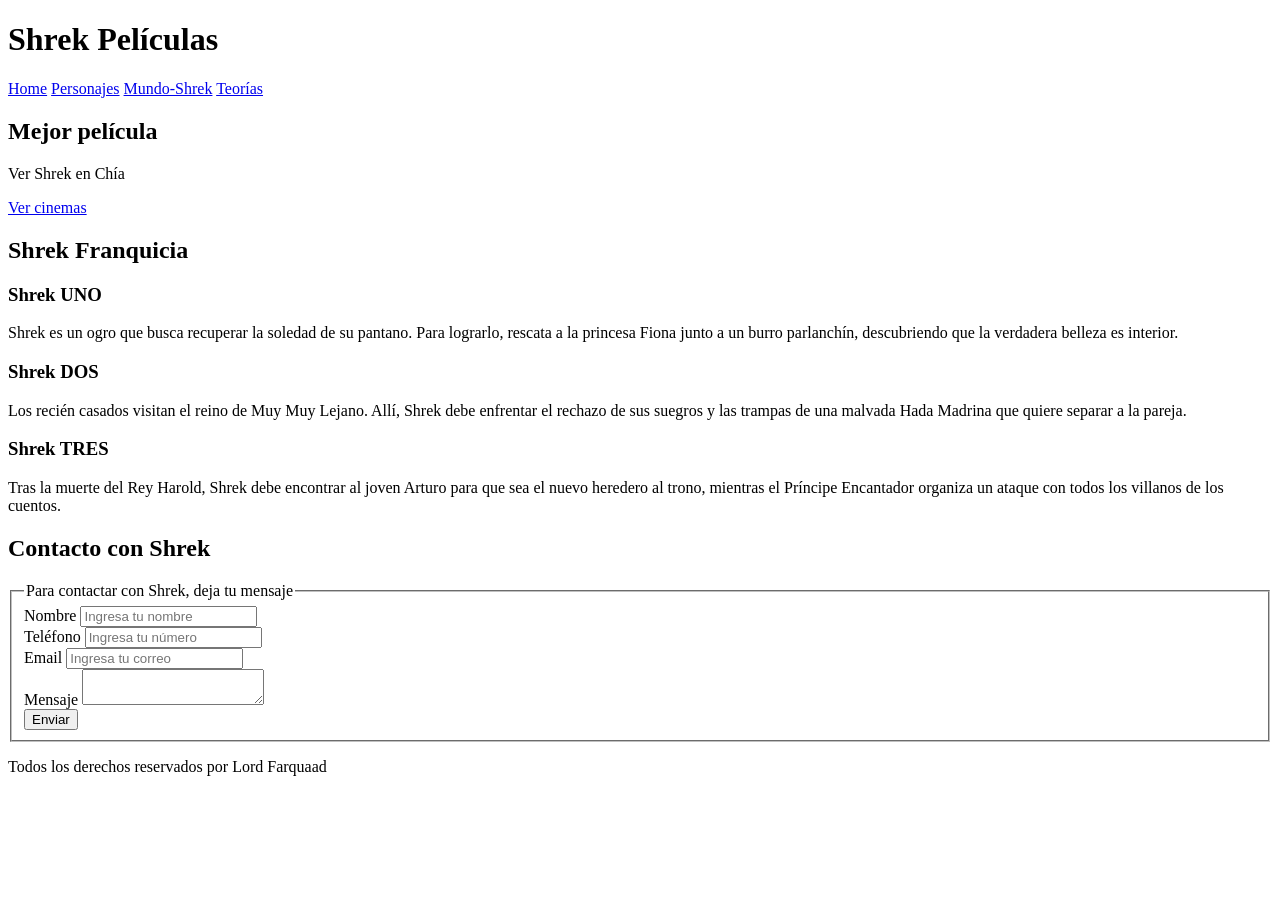
==== index.html @ 0b062254 "Add files via upload" ====
<!DOCTYPE html>
<html lang="es">
<head>
    <meta charset="UTF-8">
    <meta name="viewport" content="width=device-width, initial-scale=1.0">
    <title>Shrek - Películas</title>
    <meta name="description" content="Peliculas Shrek">
    <link rel="stylesheet" href="CSS/Normalize.css" type="text/css">
    <link rel="stylesheet" href="CSS/Style.css" type="text/css">
    <link rel="preconnect" href="https://fonts.googleapis.com">
    <link rel="preconnect" href="https://fonts.gstatic.com" crossorigin>
    <link href="https://fonts.googleapis.com/css2?family=Trocchi&display=swap" rel="stylesheet">
</head>
<body>

<header>
    <h1 class="titulo"> Shrek <span>Películas</span></h1>
</header>

<div class="nav-bg">
    <nav class="Navegacion-principal contenedor">
        <a href="Index.html">Home</a>
        <a href="Personajes.html">Personajes</a>
        <a href="Mundo-Sherk.html">Mundo-Shrek</a>
        <a href="Teorias.html">Teorías</a>
    </nav>
</div>

<section class="hero">
    <div class="contenido-hero">
        <h2>Mejor película</h2>
        <p>Ver Shrek en Chía</p>
        <a class="boton" href="#">Ver cinemas</a>
    </div>
</section>

<main class="contenedor sombra">
    <h2>Shrek Franquicia</h2>
    <div class="servicios">

        <section class="servicio">
            <div class="icono shrek1"></div> <h3>Shrek UNO</h3>
            <p>Shrek es un ogro que busca recuperar la soledad de su pantano. Para lograrlo, rescata a la princesa Fiona junto a un burro parlanchín, descubriendo que la verdadera belleza es interior.</p>
        </section>

        <section class="servicio">
            <div class="icono shrek2"></div> <h3>Shrek DOS</h3>
            <p>Los recién casados visitan el reino de Muy Muy Lejano. Allí, Shrek debe enfrentar el rechazo de sus suegros y las trampas de una malvada Hada Madrina que quiere separar a la pareja.</p>
        </section>

        <section class="servicio">
            <div class="icono shrek3"></div> <h3>Shrek TRES</h3>
            <p>Tras la muerte del Rey Harold, Shrek debe encontrar al joven Arturo para que sea el nuevo heredero al trono, mientras el Príncipe Encantador organiza un ataque con todos los villanos de los cuentos.</p>
        </section>

    </div>
</main> 

<section class="contenedor sombra">
    <h2>Contacto con Shrek</h2>

    <form class="formulario">
        <fieldset>
            <legend>Para contactar con Shrek, deja tu mensaje</legend>

            <div class="contenedor-campos">
                <div class="campo">
                    <label for="nombre">Nombre</label>
                    <input class="input-text" type="text" id="nombre" placeholder="Ingresa tu nombre">
                </div>

                <div class="campo">
                    <label for="telefono">Teléfono</label>
                    <input class="input-text" type="tel" id="telefono" placeholder="Ingresa tu número">
                </div>

                <div class="campo">
                    <label for="email">Email</label>
                    <input class="input-text" type="email" id="email" placeholder="Ingresa tu correo">
                </div>

                <div class="campo">
                    <label for="mensaje">Mensaje</label>
                    <textarea class="input-text" id="mensaje"></textarea>
                </div>
            </div> <div class="alinear-derecha flex">
                <input class="boton w-sm-100" type="submit" value="Enviar">
            </div>
        </fieldset>
    </form>
</section>

<footer class="footer">
    <p>Todos los derechos reservados por Lord Farquaad</p>
</footer>

</body>
</html>
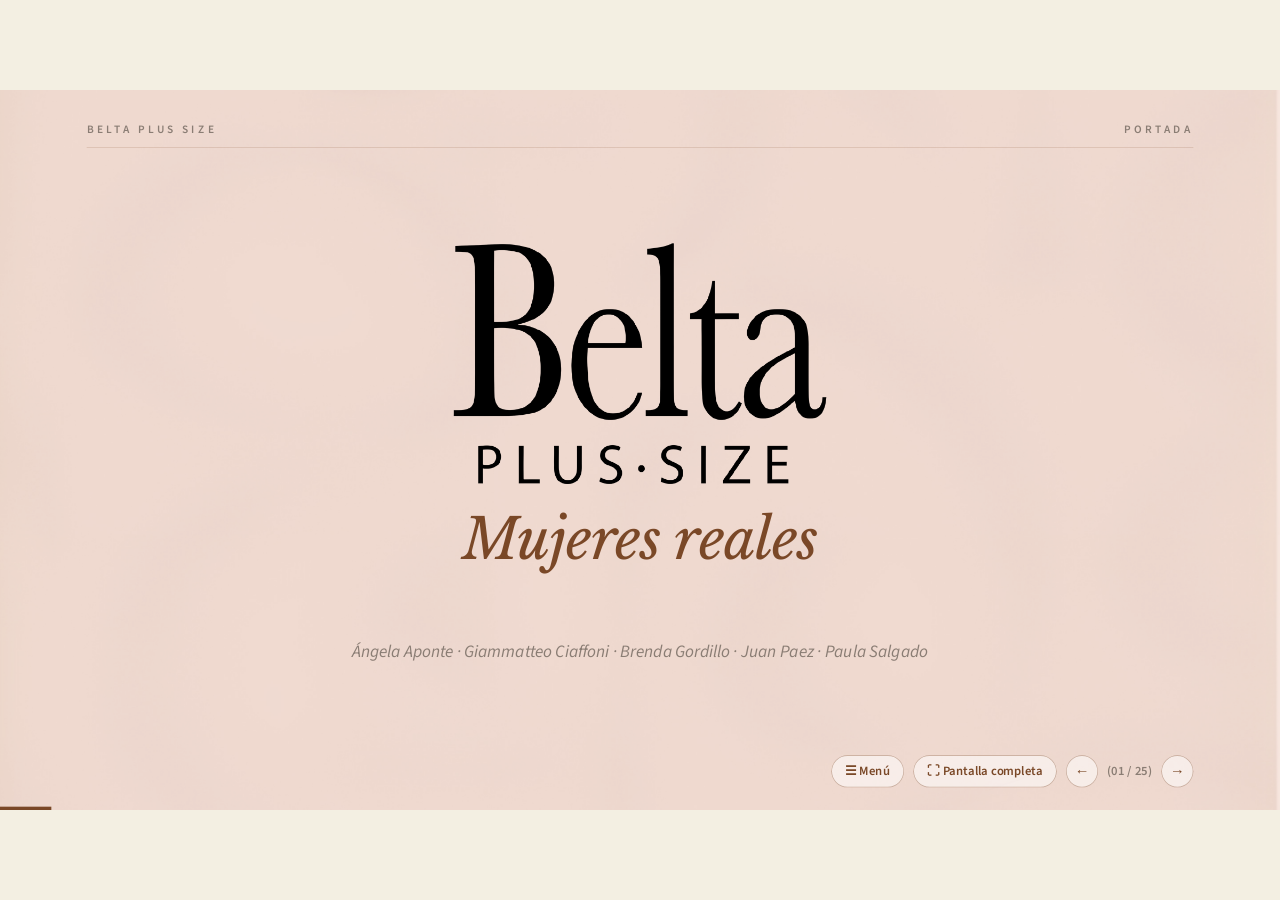
==== commit eb6e2053: "Presentación final Belta Plus Size (versión HD) Co-Authored-By: Claude Opus 5.5 <noreply@anthropic.c" ====
--- a/index.html
+++ b/index.html
@@ -1,98 +1,118 @@
-<!DOCTYPE html>
-<html lang="es">
-<head>
-    <meta charset="UTF-8">
-    <meta name="viewport" content="width=device-width, initial-scale=1.0">
-    <title>Shrek - Películas</title>
-    <meta name="description" content="Peliculas Shrek">
-    <link rel="stylesheet" href="CSS/Normalize.css" type="text/css">
-    <link rel="stylesheet" href="CSS/Style.css" type="text/css">
-    <link rel="preconnect" href="https://fonts.googleapis.com">
-    <link rel="preconnect" href="https://fonts.gstatic.com" crossorigin>
-    <link href="https://fonts.googleapis.com/css2?family=Trocchi&display=swap" rel="stylesheet">
-</head>
-<body>
-
-<header>
-    <h1 class="titulo"> Shrek <span>Películas</span></h1>
-</header>
-
-<div class="nav-bg">
-    <nav class="Navegacion-principal contenedor">
-        <a href="Index.html">Home</a>
-        <a href="Personajes.html">Personajes</a>
-        <a href="Mundo-Sherk.html">Mundo-Shrek</a>
-        <a href="Teorias.html">Teorías</a>
-    </nav>
-</div>
-
-<section class="hero">
-    <div class="contenido-hero">
-        <h2>Mejor película</h2>
-        <p>Ver Shrek en Chía</p>
-        <a class="boton" href="#">Ver cinemas</a>
-    </div>
-</section>
-
-<main class="contenedor sombra">
-    <h2>Shrek Franquicia</h2>
-    <div class="servicios">
-
-        <section class="servicio">
-            <div class="icono shrek1"></div> <h3>Shrek UNO</h3>
-            <p>Shrek es un ogro que busca recuperar la soledad de su pantano. Para lograrlo, rescata a la princesa Fiona junto a un burro parlanchín, descubriendo que la verdadera belleza es interior.</p>
-        </section>
-
-        <section class="servicio">
-            <div class="icono shrek2"></div> <h3>Shrek DOS</h3>
-            <p>Los recién casados visitan el reino de Muy Muy Lejano. Allí, Shrek debe enfrentar el rechazo de sus suegros y las trampas de una malvada Hada Madrina que quiere separar a la pareja.</p>
-        </section>
-
-        <section class="servicio">
-            <div class="icono shrek3"></div> <h3>Shrek TRES</h3>
-            <p>Tras la muerte del Rey Harold, Shrek debe encontrar al joven Arturo para que sea el nuevo heredero al trono, mientras el Príncipe Encantador organiza un ataque con todos los villanos de los cuentos.</p>
-        </section>
-
-    </div>
-</main> 
-
-<section class="contenedor sombra">
-    <h2>Contacto con Shrek</h2>
-
-    <form class="formulario">
-        <fieldset>
-            <legend>Para contactar con Shrek, deja tu mensaje</legend>
-
-            <div class="contenedor-campos">
-                <div class="campo">
-                    <label for="nombre">Nombre</label>
-                    <input class="input-text" type="text" id="nombre" placeholder="Ingresa tu nombre">
-                </div>
-
-                <div class="campo">
-                    <label for="telefono">Teléfono</label>
-                    <input class="input-text" type="tel" id="telefono" placeholder="Ingresa tu número">
-                </div>
-
-                <div class="campo">
-                    <label for="email">Email</label>
-                    <input class="input-text" type="email" id="email" placeholder="Ingresa tu correo">
-                </div>
-
-                <div class="campo">
-                    <label for="mensaje">Mensaje</label>
-                    <textarea class="input-text" id="mensaje"></textarea>
-                </div>
-            </div> <div class="alinear-derecha flex">
-                <input class="boton w-sm-100" type="submit" value="Enviar">
-            </div>
-        </fieldset>
-    </form>
-</section>
-
-<footer class="footer">
-    <p>Todos los derechos reservados por Lord Farquaad</p>
-</footer>
-
-</body>
-</html>+<!DOCTYPE html>
+<html lang="es"><head><meta charset="utf-8">
+<meta name="viewport" content="width=device-width, initial-scale=1, viewport-fit=cover">
+<title>Belta Plus Size · Presentación final</title>
+<link href="https://fonts.googleapis.com/css2?family=Libre+Baskerville:ital@0;1&family=Source+Sans+3:ital,wght@0,400;0,600;1,400&display=swap" rel="stylesheet">
+<style>
+:root{--bg:#f3efe2;--pk:#efcbbc;--pk2:#f4ddd8;--ink:#4a3f3a;--mut:#8a7d74;--br:#7a4827;--gr:#889a79;--dg:#1F4A3B;--ac:#a01314;--or:#EE6B1C;--tan:#c89a78;
+--serif:"Libre Baskerville",Georgia,serif;--sans:"Myriad Pro","Source Sans 3",Arial,sans-serif}
+*{box-sizing:border-box;margin:0}
+html,body{height:100%;background:#f3efe2;overflow:hidden;font-family:var(--sans);color:var(--ink)}
+#st{position:absolute;left:50%;top:50%;width:1920px;height:1080px;transform-origin:0 0;overflow:hidden;background:var(--bg);}
+.s{position:absolute;inset:0;padding:120px 130px 110px;opacity:0;visibility:hidden;transform:translateX(70px);transition:opacity .7s,transform .8s cubic-bezier(.2,.7,.2,1),visibility 0s .8s;background:var(--bg)}
+.s::before{content:"";position:absolute;inset:0;background:url([data-uri]